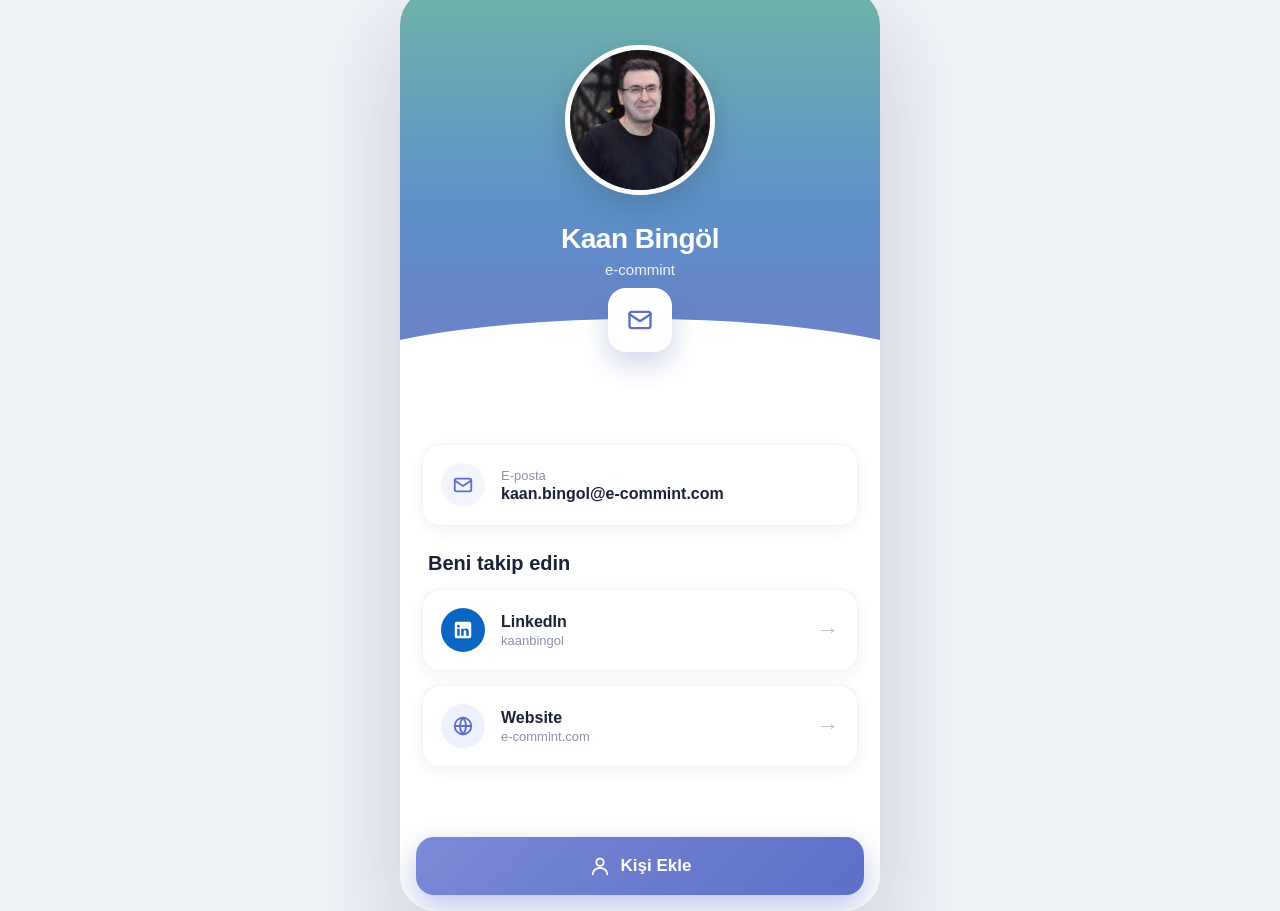
==== kaanbingol/index.html @ f7a7f606 "first commit" ====
<!DOCTYPE html>
<html lang="tr">
<head>
  <meta charset="UTF-8" />
  <meta name="viewport" content="width=device-width, initial-scale=1.0, viewport-fit=cover" />
  <meta name="theme-color" content="#5d8fc8" />
  <title>Kaan Bingöl — e-commint</title>
  <meta name="description" content="Kaan Bingöl iletişim kartı — e-commint" />
  <link rel="icon" href="../public/kaan.jpeg" />
  <link rel="stylesheet" href="../assets/style.css" />
</head>
<body>
  <main class="card">
    <section class="hero">
      <img class="avatar" src="../public/kaan.jpeg" alt="Kaan Bingöl" />
      <h1 class="name">Kaan Bingöl</h1>
      <p class="title">e-commint</p>

      <div class="mail-badge" aria-hidden="true">
        <svg viewBox="0 0 24 24" fill="none" stroke-width="2" stroke-linecap="round" stroke-linejoin="round">
          <rect x="3" y="5" width="18" height="14" rx="2" />
          <path d="M3 7l9 6 9-6" />
        </svg>
      </div>
    </section>

    <section class="content">
      <a class="info-card" href="mailto:kaan.bingol@e-commint.com">
        <div class="icon-circle mail">
          <svg viewBox="0 0 24 24" fill="none" stroke-width="2" stroke-linecap="round" stroke-linejoin="round">
            <rect x="3" y="5" width="18" height="14" rx="2" />
            <path d="M3 7l9 6 9-6" />
          </svg>
        </div>
        <div class="info-text">
          <div class="info-label">E-posta</div>
          <div class="info-value">kaan.bingol@e-commint.com</div>
        </div>
      </a>

      <h2 class="section-title">Beni takip edin</h2>

      <a class="info-card" href="https://www.linkedin.com/in/kaanbingol" target="_blank" rel="noopener">
        <div class="icon-circle linkedin">
          <svg viewBox="0 0 24 24">
            <path d="M19 3a2 2 0 0 1 2 2v14a2 2 0 0 1-2 2H5a2 2 0 0 1-2-2V5a2 2 0 0 1 2-2h14zM8.34 18.34V10.5H5.67v7.84h2.67zM7 9.34a1.55 1.55 0 1 0 0-3.1 1.55 1.55 0 0 0 0 3.1zm11.34 9V13.9c0-2.5-1.34-3.66-3.13-3.66-1.45 0-2.1.8-2.46 1.36V10.5h-2.67c.04.76 0 7.84 0 7.84h2.67v-4.38c0-.24.02-.48.09-.66.2-.48.63-.97 1.36-.97.96 0 1.34.73 1.34 1.8v4.21h2.8z"/>
          </svg>
        </div>
        <div class="info-text">
          <div class="info-value">LinkedIn</div>
          <div class="info-sub">kaanbingol</div>
        </div>
        <span class="arrow">→</span>
      </a>

      <a class="info-card" href="https://e-commint.com/" target="_blank" rel="noopener">
        <div class="icon-circle web">
          <svg viewBox="0 0 24 24" fill="none" stroke-width="2" stroke-linecap="round" stroke-linejoin="round">
            <circle cx="12" cy="12" r="9" />
            <path d="M3 12h18" />
            <path d="M12 3a14 14 0 0 1 0 18" />
            <path d="M12 3a14 14 0 0 0 0 18" />
          </svg>
        </div>
        <div class="info-text">
          <div class="info-value">Website</div>
          <div class="info-sub">e-commint.com</div>
        </div>
        <span class="arrow">→</span>
      </a>
    </section>

    <button class="add-btn" id="addContactBtn" type="button">
      <svg viewBox="0 0 24 24" fill="none" stroke-width="2" stroke-linecap="round" stroke-linejoin="round">
        <circle cx="12" cy="8" r="4" />
        <path d="M4 21c0-4 4-7 8-7s8 3 8 7" />
      </svg>
      Kişi Ekle
    </button>
  </main>

  <script src="../assets/vcard.js"></script>
  <script>
    document.getElementById("addContactBtn").addEventListener("click", () => {
      downloadVCard({
        firstName: "Kaan",
        lastName: "Bingöl",
        org: "e-commint",
        email: "kaan.bingol@e-commint.com",
        linkedin: "kaanbingol",
        website: "https://e-commint.com/"
      });
    });
  </script>
</body>
</html>
---- assets/style.css ----
* {
  margin: 0;
  padding: 0;
  box-sizing: border-box;
  -webkit-tap-highlight-color: transparent;
}

html, body {
  height: 100%;
}

body {
  font-family: -apple-system, BlinkMacSystemFont, "Segoe UI", Roboto, "Helvetica Neue", Arial, sans-serif;
  background: #eef1f6;
  color: #1a2236;
  display: flex;
  justify-content: center;
  min-height: 100vh;
  -webkit-font-smoothing: antialiased;
}

.card {
  width: 100%;
  max-width: 480px;
  background: #ffffff;
  position: relative;
  display: flex;
  flex-direction: column;
  min-height: 100vh;
  overflow: hidden;
  box-shadow: 0 30px 80px rgba(20, 30, 70, 0.08);
}

@media (min-width: 520px) {
  body {
    align-items: center;
    padding: 32px 16px;
  }
  .card {
    min-height: auto;
    border-radius: 36px;
    box-shadow: 0 40px 90px rgba(30, 40, 90, 0.18);
  }
}

.hero {
  position: relative;
  background: linear-gradient(180deg, #6fb3a8 0%, #5d8fc8 55%, #6f7fc8 100%);
  padding: 56px 24px 110px;
  text-align: center;
  color: #ffffff;
  overflow: hidden;
}

.hero::after {
  content: "";
  position: absolute;
  bottom: -1px;
  left: 0;
  right: 0;
  height: 70px;
  background: #ffffff;
  border-radius: 50% 50% 0 0 / 100% 100% 0 0;
  transform: scaleX(1.4);
}

.avatar {
  width: 150px;
  height: 150px;
  border-radius: 50%;
  border: 5px solid #ffffff;
  margin: 0 auto 24px;
  object-fit: cover;
  box-shadow: 0 10px 30px rgba(0, 0, 0, 0.15);
  position: relative;
  z-index: 1;
}

.name {
  font-size: 28px;
  font-weight: 700;
  letter-spacing: -0.5px;
  position: relative;
  z-index: 1;
}

.title {
  margin-top: 6px;
  font-size: 15px;
  font-weight: 500;
  opacity: 0.9;
  position: relative;
  z-index: 1;
}

.mail-badge {
  position: absolute;
  bottom: 36px;
  left: 50%;
  transform: translateX(-50%);
  width: 64px;
  height: 64px;
  border-radius: 18px;
  background: #ffffff;
  display: flex;
  align-items: center;
  justify-content: center;
  box-shadow: 0 12px 28px rgba(70, 100, 180, 0.25);
  z-index: 2;
}

.mail-badge svg {
  width: 28px;
  height: 28px;
  stroke: #5d6fc8;
}

.content {
  padding: 56px 22px 130px;
  flex: 1;
  background: #ffffff;
}

.info-card {
  background: #ffffff;
  border-radius: 18px;
  padding: 18px 18px;
  display: flex;
  align-items: center;
  gap: 16px;
  box-shadow: 0 4px 18px rgba(20, 30, 70, 0.06);
  border: 1px solid #f0f2f7;
  margin-bottom: 14px;
  text-decoration: none;
  color: inherit;
  transition: transform 0.15s ease, box-shadow 0.15s ease;
}

.info-card:active {
  transform: scale(0.98);
}

@media (hover: hover) {
  .info-card:hover {
    box-shadow: 0 8px 24px rgba(20, 30, 70, 0.1);
    transform: translateY(-2px);
  }
}

.icon-circle {
  width: 44px;
  height: 44px;
  border-radius: 50%;
  background: #f3f5fb;
  display: flex;
  align-items: center;
  justify-content: center;
  flex-shrink: 0;
}

.icon-circle svg {
  width: 22px;
  height: 22px;
}

.icon-circle.linkedin {
  background: #0a66c2;
}

.icon-circle.linkedin svg {
  fill: #ffffff;
}

.icon-circle.web {
  background: #eef1ff;
}

.icon-circle.web svg {
  stroke: #5d6fc8;
}

.icon-circle.mail svg {
  stroke: #5d6fc8;
}

.info-text {
  flex: 1;
  min-width: 0;
}

.info-label {
  font-size: 13px;
  color: #8a93a8;
  margin-bottom: 2px;
}

.info-value {
  font-size: 16px;
  font-weight: 600;
  color: #1a2236;
  white-space: nowrap;
  overflow: hidden;
  text-overflow: ellipsis;
}

.info-sub {
  font-size: 13px;
  color: #8a93a8;
  margin-top: 2px;
}

.arrow {
  color: #b6bdcc;
  font-size: 22px;
  flex-shrink: 0;
}

.section-title {
  font-size: 20px;
  font-weight: 700;
  margin: 26px 6px 14px;
  color: #1a2236;
}

.add-btn {
  position: fixed;
  bottom: 16px;
  left: 50%;
  transform: translateX(-50%);
  width: calc(100% - 32px);
  max-width: 448px;
  background: linear-gradient(135deg, #7a8ad6 0%, #5d6fc8 100%);
  color: #ffffff;
  border: none;
  border-radius: 18px;
  padding: 18px 24px;
  font-size: 17px;
  font-weight: 600;
  display: flex;
  align-items: center;
  justify-content: center;
  gap: 10px;
  cursor: pointer;
  box-shadow: 0 12px 30px rgba(93, 111, 200, 0.4);
  z-index: 10;
  font-family: inherit;
  transition: transform 0.15s ease, box-shadow 0.15s ease;
}

.add-btn:active {
  transform: translateX(-50%) scale(0.98);
}

@media (hover: hover) {
  .add-btn:hover {
    box-shadow: 0 16px 36px rgba(93, 111, 200, 0.5);
  }
}

.add-btn svg {
  width: 22px;
  height: 22px;
  stroke: #ffffff;
}

@media (min-width: 520px) {
  .add-btn {
    position: absolute;
    max-width: calc(480px - 32px);
  }
}
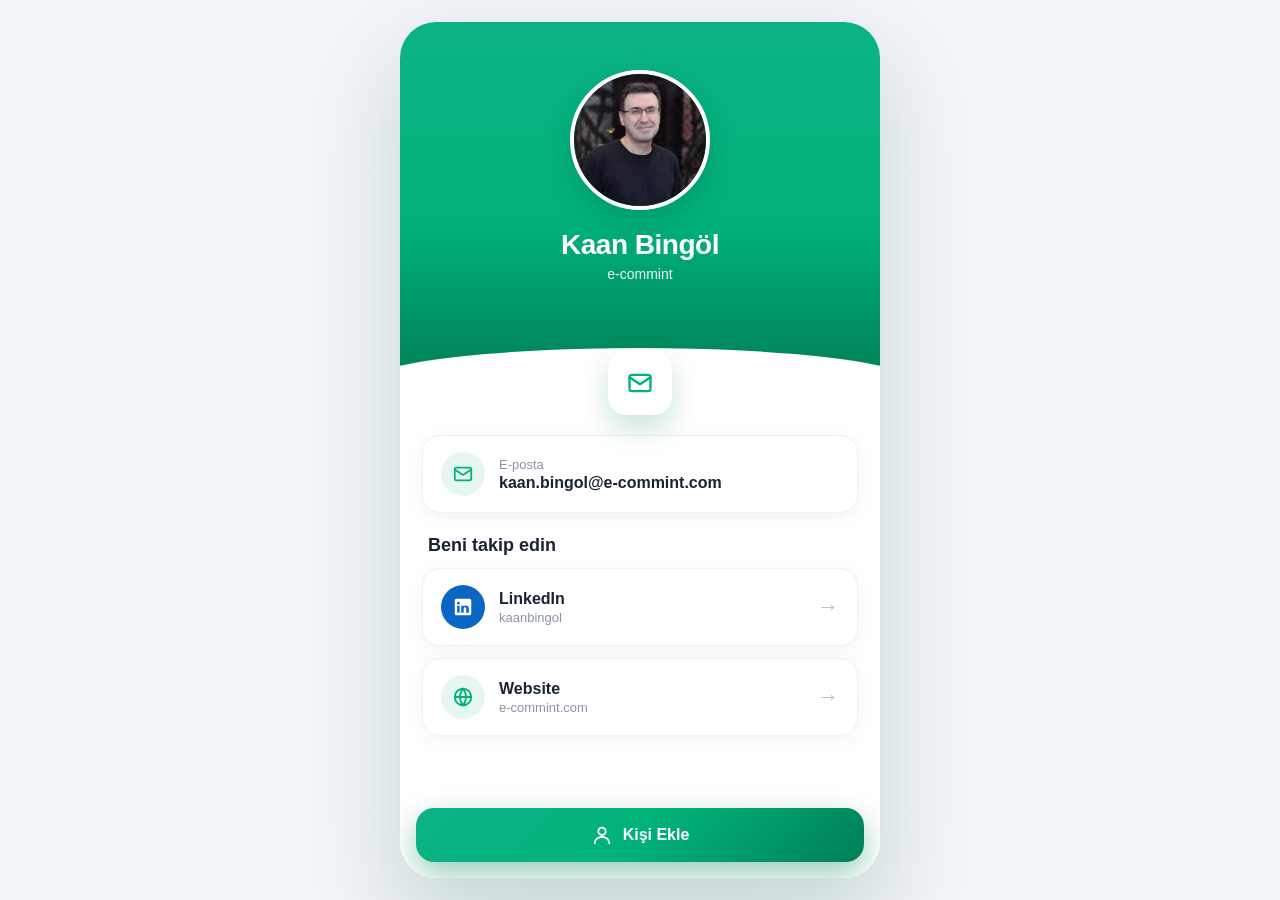
==== commit e48fe0b4: "refactor: update brand theme to mint green and refine UI layout components" ====
--- a/kaanbingol/index.html
+++ b/kaanbingol/index.html
@@ -3,7 +3,7 @@
 <head>
   <meta charset="UTF-8" />
   <meta name="viewport" content="width=device-width, initial-scale=1.0, viewport-fit=cover" />
-  <meta name="theme-color" content="#5d8fc8" />
+  <meta name="theme-color" content="#00b27a" />
   <title>Kaan Bingöl — e-commint</title>
   <meta name="description" content="Kaan Bingöl iletişim kartı — e-commint" />
   <link rel="icon" href="../public/kaan.jpeg" />
@@ -15,14 +15,16 @@
       <img class="avatar" src="../public/kaan.jpeg" alt="Kaan Bingöl" />
       <h1 class="name">Kaan Bingöl</h1>
       <p class="title">e-commint</p>
+    </section>
 
+    <div class="badge-row">
       <div class="mail-badge" aria-hidden="true">
         <svg viewBox="0 0 24 24" fill="none" stroke-width="2" stroke-linecap="round" stroke-linejoin="round">
           <rect x="3" y="5" width="18" height="14" rx="2" />
           <path d="M3 7l9 6 9-6" />
         </svg>
       </div>
-    </section>
+    </div>
 
     <section class="content">
       <a class="info-card" href="mailto:kaan.bingol@e-commint.com">
--- a/assets/style.css
+++ b/assets/style.css
@@ -1,3 +1,14 @@
+:root {
+  --primary: #00b27a;
+  --accent: #0db284;
+  --dark-mint: #007F57;
+  --primary-soft: #e6f7f1;
+  --text: #1a2236;
+  --text-muted: #8a93a8;
+  --border: #eef1f7;
+  --bg: #f1f4f8;
+}
+
 * {
   margin: 0;
   padding: 0;
@@ -11,8 +22,8 @@
 
 body {
   font-family: -apple-system, BlinkMacSystemFont, "Segoe UI", Roboto, "Helvetica Neue", Arial, sans-serif;
-  background: #eef1f6;
-  color: #1a2236;
+  background: var(--bg);
+  color: var(--text);
   display: flex;
   justify-content: center;
   min-height: 100vh;
@@ -28,7 +39,7 @@
   flex-direction: column;
   min-height: 100vh;
   overflow: hidden;
-  box-shadow: 0 30px 80px rgba(20, 30, 70, 0.08);
+  box-shadow: 0 30px 80px rgba(0, 80, 50, 0.08);
 }
 
 @media (min-width: 520px) {
@@ -39,16 +50,19 @@
   .card {
     min-height: auto;
     border-radius: 36px;
-    box-shadow: 0 40px 90px rgba(30, 40, 90, 0.18);
+    box-shadow: 0 40px 90px rgba(0, 80, 50, 0.18);
   }
 }
 
 .hero {
   position: relative;
-  background: linear-gradient(180deg, #6fb3a8 0%, #5d8fc8 55%, #6f7fc8 100%);
-  padding: 56px 24px 110px;
+  background: linear-gradient(180deg, var(--accent) 0%, var(--primary) 55%, var(--dark-mint) 100%);
+  padding: 44px 24px 96px;
   text-align: center;
   color: #ffffff;
+  display: flex;
+  flex-direction: column;
+  align-items: center;
   overflow: hidden;
 }
 
@@ -56,48 +70,59 @@
   content: "";
   position: absolute;
   bottom: -1px;
-  left: 0;
-  right: 0;
-  height: 70px;
+  left: -8%;
+  right: -8%;
+  height: 36px;
   background: #ffffff;
   border-radius: 50% 50% 0 0 / 100% 100% 0 0;
-  transform: scaleX(1.4);
+  z-index: 0;
 }
 
 .avatar {
-  width: 150px;
-  height: 150px;
+  width: 130px;
+  height: 130px;
   border-radius: 50%;
-  border: 5px solid #ffffff;
-  margin: 0 auto 24px;
+  border: 4px solid #ffffff;
+  margin: 0 0 18px;
   object-fit: cover;
   box-shadow: 0 10px 30px rgba(0, 0, 0, 0.15);
   position: relative;
-  z-index: 1;
+  z-index: 2;
+  display: block;
 }
 
 .name {
-  font-size: 28px;
+  font-size: 26px;
   font-weight: 700;
   letter-spacing: -0.5px;
   position: relative;
-  z-index: 1;
+  z-index: 2;
+  line-height: 1.2;
+  color: #ffffff;
 }
 
 .title {
-  margin-top: 6px;
-  font-size: 15px;
+  margin-top: 4px;
+  font-size: 14px;
   font-weight: 500;
-  opacity: 0.9;
-  position: relative;
-  z-index: 1;
+  opacity: 0.92;
+  position: relative;
+  z-index: 2;
+  line-height: 1.3;
+  color: #ffffff;
+}
+
+.badge-row {
+  display: flex;
+  justify-content: center;
+  margin-top: -32px;
+  margin-bottom: 8px;
+  position: relative;
+  z-index: 5;
+  pointer-events: none;
 }
 
 .mail-badge {
-  position: absolute;
-  bottom: 36px;
-  left: 50%;
-  transform: translateX(-50%);
   width: 64px;
   height: 64px;
   border-radius: 18px;
@@ -105,18 +130,17 @@
   display: flex;
   align-items: center;
   justify-content: center;
-  box-shadow: 0 12px 28px rgba(70, 100, 180, 0.25);
-  z-index: 2;
+  box-shadow: 0 12px 28px rgba(0, 127, 87, 0.22);
 }
 
 .mail-badge svg {
   width: 28px;
   height: 28px;
-  stroke: #5d6fc8;
+  stroke: var(--primary);
 }
 
 .content {
-  padding: 56px 22px 130px;
+  padding: 12px 22px 130px;
   flex: 1;
   background: #ffffff;
 }
@@ -124,13 +148,13 @@
 .info-card {
   background: #ffffff;
   border-radius: 18px;
-  padding: 18px 18px;
-  display: flex;
-  align-items: center;
-  gap: 16px;
-  box-shadow: 0 4px 18px rgba(20, 30, 70, 0.06);
-  border: 1px solid #f0f2f7;
-  margin-bottom: 14px;
+  padding: 16px 18px;
+  display: flex;
+  align-items: center;
+  gap: 14px;
+  box-shadow: 0 4px 18px rgba(0, 80, 50, 0.06);
+  border: 1px solid var(--border);
+  margin-bottom: 12px;
   text-decoration: none;
   color: inherit;
   transition: transform 0.15s ease, box-shadow 0.15s ease;
@@ -142,7 +166,7 @@
 
 @media (hover: hover) {
   .info-card:hover {
-    box-shadow: 0 8px 24px rgba(20, 30, 70, 0.1);
+    box-shadow: 0 8px 24px rgba(0, 80, 50, 0.1);
     transform: translateY(-2px);
   }
 }
@@ -151,7 +175,7 @@
   width: 44px;
   height: 44px;
   border-radius: 50%;
-  background: #f3f5fb;
+  background: var(--primary-soft);
   display: flex;
   align-items: center;
   justify-content: center;
@@ -171,16 +195,12 @@
   fill: #ffffff;
 }
 
-.icon-circle.web {
-  background: #eef1ff;
-}
-
 .icon-circle.web svg {
-  stroke: #5d6fc8;
+  stroke: var(--primary);
 }
 
 .icon-circle.mail svg {
-  stroke: #5d6fc8;
+  stroke: var(--primary);
 }
 
 .info-text {
@@ -190,14 +210,14 @@
 
 .info-label {
   font-size: 13px;
-  color: #8a93a8;
+  color: var(--text-muted);
   margin-bottom: 2px;
 }
 
 .info-value {
-  font-size: 16px;
+  font-size: 15px;
   font-weight: 600;
-  color: #1a2236;
+  color: var(--text);
   white-space: nowrap;
   overflow: hidden;
   text-overflow: ellipsis;
@@ -205,21 +225,25 @@
 
 .info-sub {
   font-size: 13px;
-  color: #8a93a8;
+  color: var(--text-muted);
   margin-top: 2px;
+  white-space: nowrap;
+  overflow: hidden;
+  text-overflow: ellipsis;
 }
 
 .arrow {
   color: #b6bdcc;
   font-size: 22px;
   flex-shrink: 0;
+  line-height: 1;
 }
 
 .section-title {
-  font-size: 20px;
+  font-size: 18px;
   font-weight: 700;
-  margin: 26px 6px 14px;
-  color: #1a2236;
+  margin: 22px 6px 12px;
+  color: var(--text);
 }
 
 .add-btn {
@@ -229,19 +253,19 @@
   transform: translateX(-50%);
   width: calc(100% - 32px);
   max-width: 448px;
-  background: linear-gradient(135deg, #7a8ad6 0%, #5d6fc8 100%);
+  background: linear-gradient(135deg, var(--accent) 0%, var(--primary) 50%, var(--dark-mint) 100%);
   color: #ffffff;
   border: none;
   border-radius: 18px;
-  padding: 18px 24px;
-  font-size: 17px;
+  padding: 16px 24px;
+  font-size: 16px;
   font-weight: 600;
   display: flex;
   align-items: center;
   justify-content: center;
   gap: 10px;
   cursor: pointer;
-  box-shadow: 0 12px 30px rgba(93, 111, 200, 0.4);
+  box-shadow: 0 12px 30px rgba(0, 127, 87, 0.4);
   z-index: 10;
   font-family: inherit;
   transition: transform 0.15s ease, box-shadow 0.15s ease;
@@ -253,7 +277,7 @@
 
 @media (hover: hover) {
   .add-btn:hover {
-    box-shadow: 0 16px 36px rgba(93, 111, 200, 0.5);
+    box-shadow: 0 16px 36px rgba(0, 127, 87, 0.5);
   }
 }
 
@@ -269,3 +293,19 @@
     max-width: calc(480px - 32px);
   }
 }
+
+@media (min-width: 380px) {
+  .avatar {
+    width: 140px;
+    height: 140px;
+  }
+  .name {
+    font-size: 28px;
+  }
+  .hero {
+    padding: 48px 24px 100px;
+  }
+  .info-value {
+    font-size: 16px;
+  }
+}
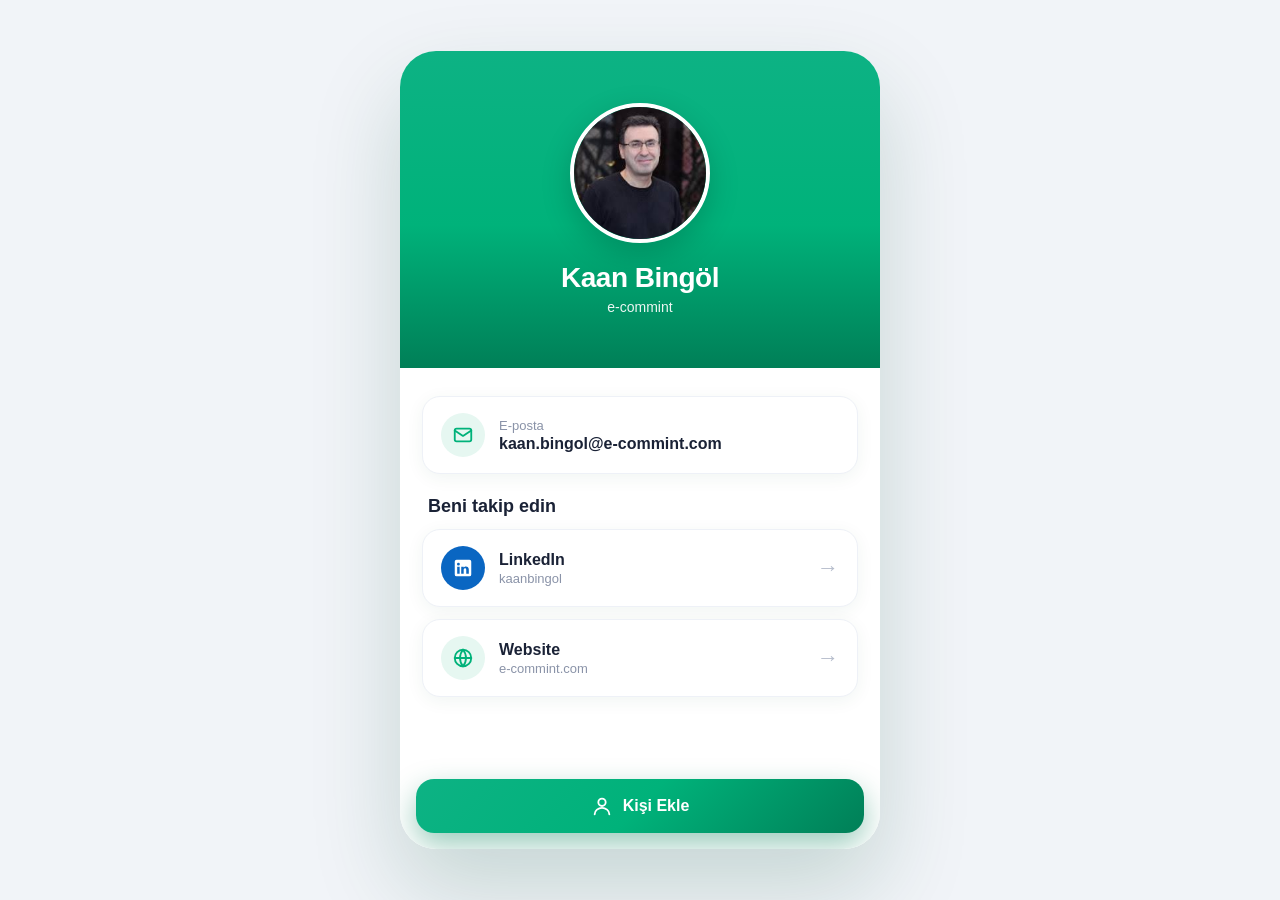
==== commit 96b49fc3: "refactor: simplify hero section layout and remove mail badge component" ====
--- a/kaanbingol/index.html
+++ b/kaanbingol/index.html
@@ -12,19 +12,12 @@
 <body>
   <main class="card">
     <section class="hero">
-      <img class="avatar" src="../public/kaan.jpeg" alt="Kaan Bingöl" />
-      <h1 class="name">Kaan Bingöl</h1>
-      <p class="title">e-commint</p>
+      <div class="hero-content">
+        <img class="avatar" src="../public/kaan.jpeg" alt="Kaan Bingöl" />
+        <h1 class="name">Kaan Bingöl</h1>
+        <p class="title">e-commint</p>
+      </div>
     </section>
-
-    <div class="badge-row">
-      <div class="mail-badge" aria-hidden="true">
-        <svg viewBox="0 0 24 24" fill="none" stroke-width="2" stroke-linecap="round" stroke-linejoin="round">
-          <rect x="3" y="5" width="18" height="14" rx="2" />
-          <path d="M3 7l9 6 9-6" />
-        </svg>
-      </div>
-    </div>
 
     <section class="content">
       <a class="info-card" href="mailto:kaan.bingol@e-commint.com">
--- a/assets/style.css
+++ b/assets/style.css
@@ -16,10 +16,6 @@
   -webkit-tap-highlight-color: transparent;
 }
 
-html, body {
-  height: 100%;
-}
-
 body {
   font-family: -apple-system, BlinkMacSystemFont, "Segoe UI", Roboto, "Helvetica Neue", Arial, sans-serif;
   background: var(--bg);
@@ -57,25 +53,12 @@
 .hero {
   position: relative;
   background: linear-gradient(180deg, var(--accent) 0%, var(--primary) 55%, var(--dark-mint) 100%);
-  padding: 44px 24px 96px;
   text-align: center;
   color: #ffffff;
-  display: flex;
-  flex-direction: column;
-  align-items: center;
-  overflow: hidden;
-}
-
-.hero::after {
-  content: "";
-  position: absolute;
-  bottom: -1px;
-  left: -8%;
-  right: -8%;
-  height: 36px;
-  background: #ffffff;
-  border-radius: 50% 50% 0 0 / 100% 100% 0 0;
-  z-index: 0;
+}
+
+.hero-content {
+  padding: 44px 24px 44px;
 }
 
 .avatar {
@@ -83,11 +66,9 @@
   height: 130px;
   border-radius: 50%;
   border: 4px solid #ffffff;
-  margin: 0 0 18px;
+  margin: 0 auto 18px;
   object-fit: cover;
-  box-shadow: 0 10px 30px rgba(0, 0, 0, 0.15);
-  position: relative;
-  z-index: 2;
+  box-shadow: 0 10px 30px rgba(0, 0, 0, 0.18);
   display: block;
 }
 
@@ -95,8 +76,6 @@
   font-size: 26px;
   font-weight: 700;
   letter-spacing: -0.5px;
-  position: relative;
-  z-index: 2;
   line-height: 1.2;
   color: #ffffff;
 }
@@ -105,42 +84,13 @@
   margin-top: 4px;
   font-size: 14px;
   font-weight: 500;
+  line-height: 1.3;
+  color: #ffffff;
   opacity: 0.92;
-  position: relative;
-  z-index: 2;
-  line-height: 1.3;
-  color: #ffffff;
-}
-
-.badge-row {
-  display: flex;
-  justify-content: center;
-  margin-top: -32px;
-  margin-bottom: 8px;
-  position: relative;
-  z-index: 5;
-  pointer-events: none;
-}
-
-.mail-badge {
-  width: 64px;
-  height: 64px;
-  border-radius: 18px;
-  background: #ffffff;
-  display: flex;
-  align-items: center;
-  justify-content: center;
-  box-shadow: 0 12px 28px rgba(0, 127, 87, 0.22);
-}
-
-.mail-badge svg {
-  width: 28px;
-  height: 28px;
-  stroke: var(--primary);
 }
 
 .content {
-  padding: 12px 22px 130px;
+  padding: 28px 22px 140px;
   flex: 1;
   background: #ffffff;
 }
@@ -302,8 +252,8 @@
   .name {
     font-size: 28px;
   }
-  .hero {
-    padding: 48px 24px 100px;
+  .hero-content {
+    padding: 52px 24px 52px;
   }
   .info-value {
     font-size: 16px;
